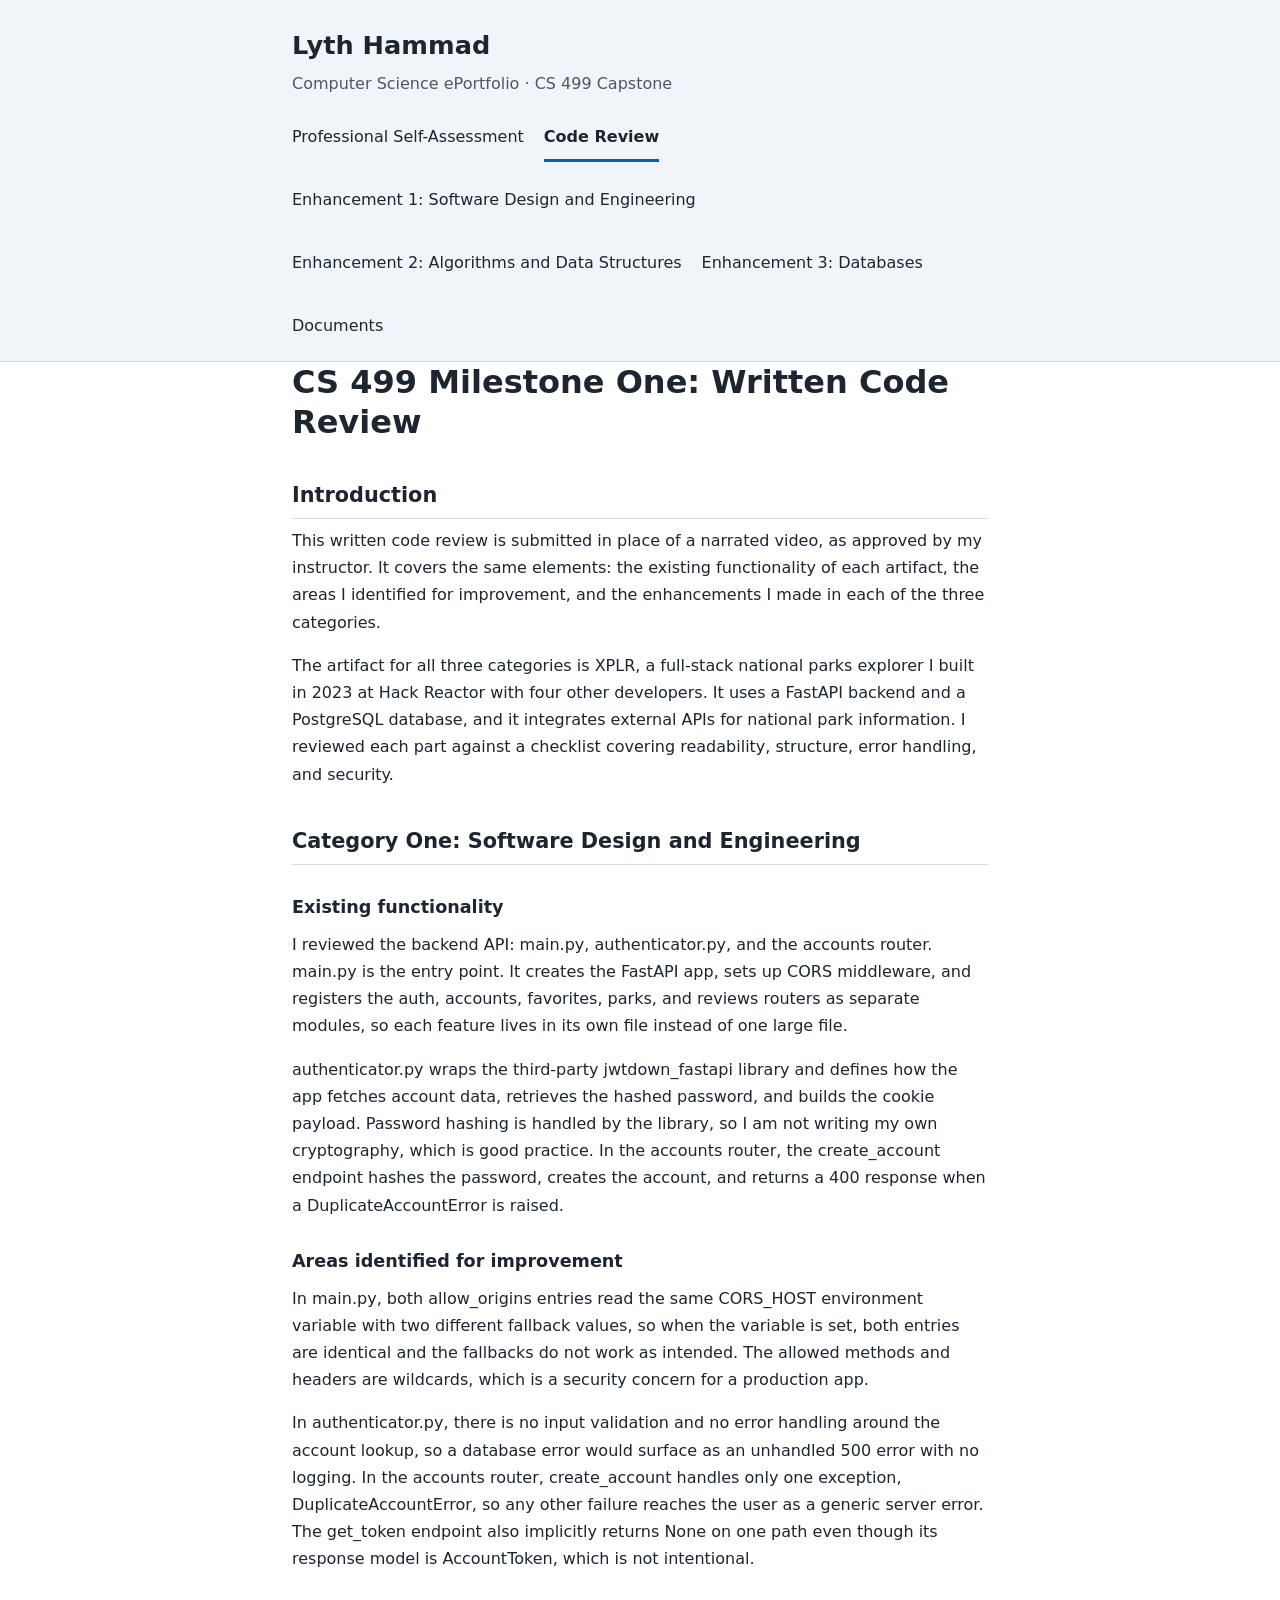
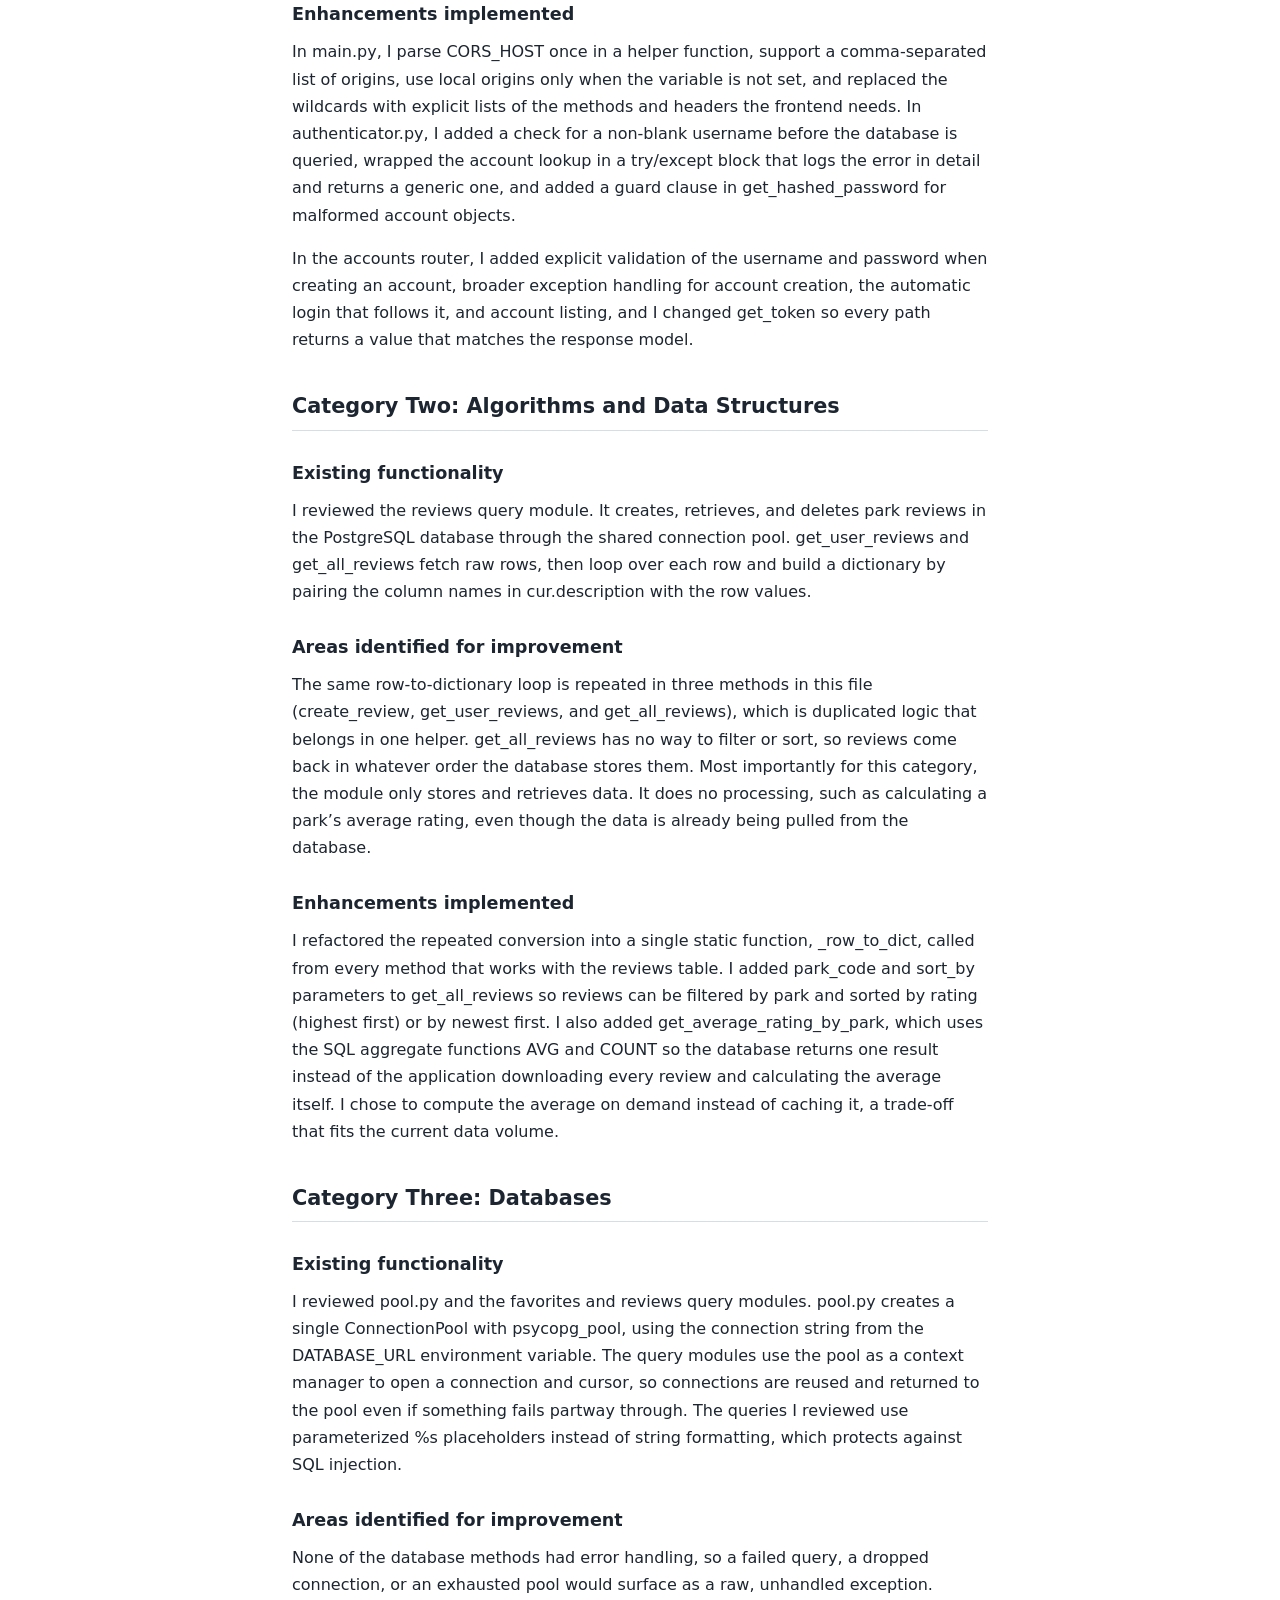
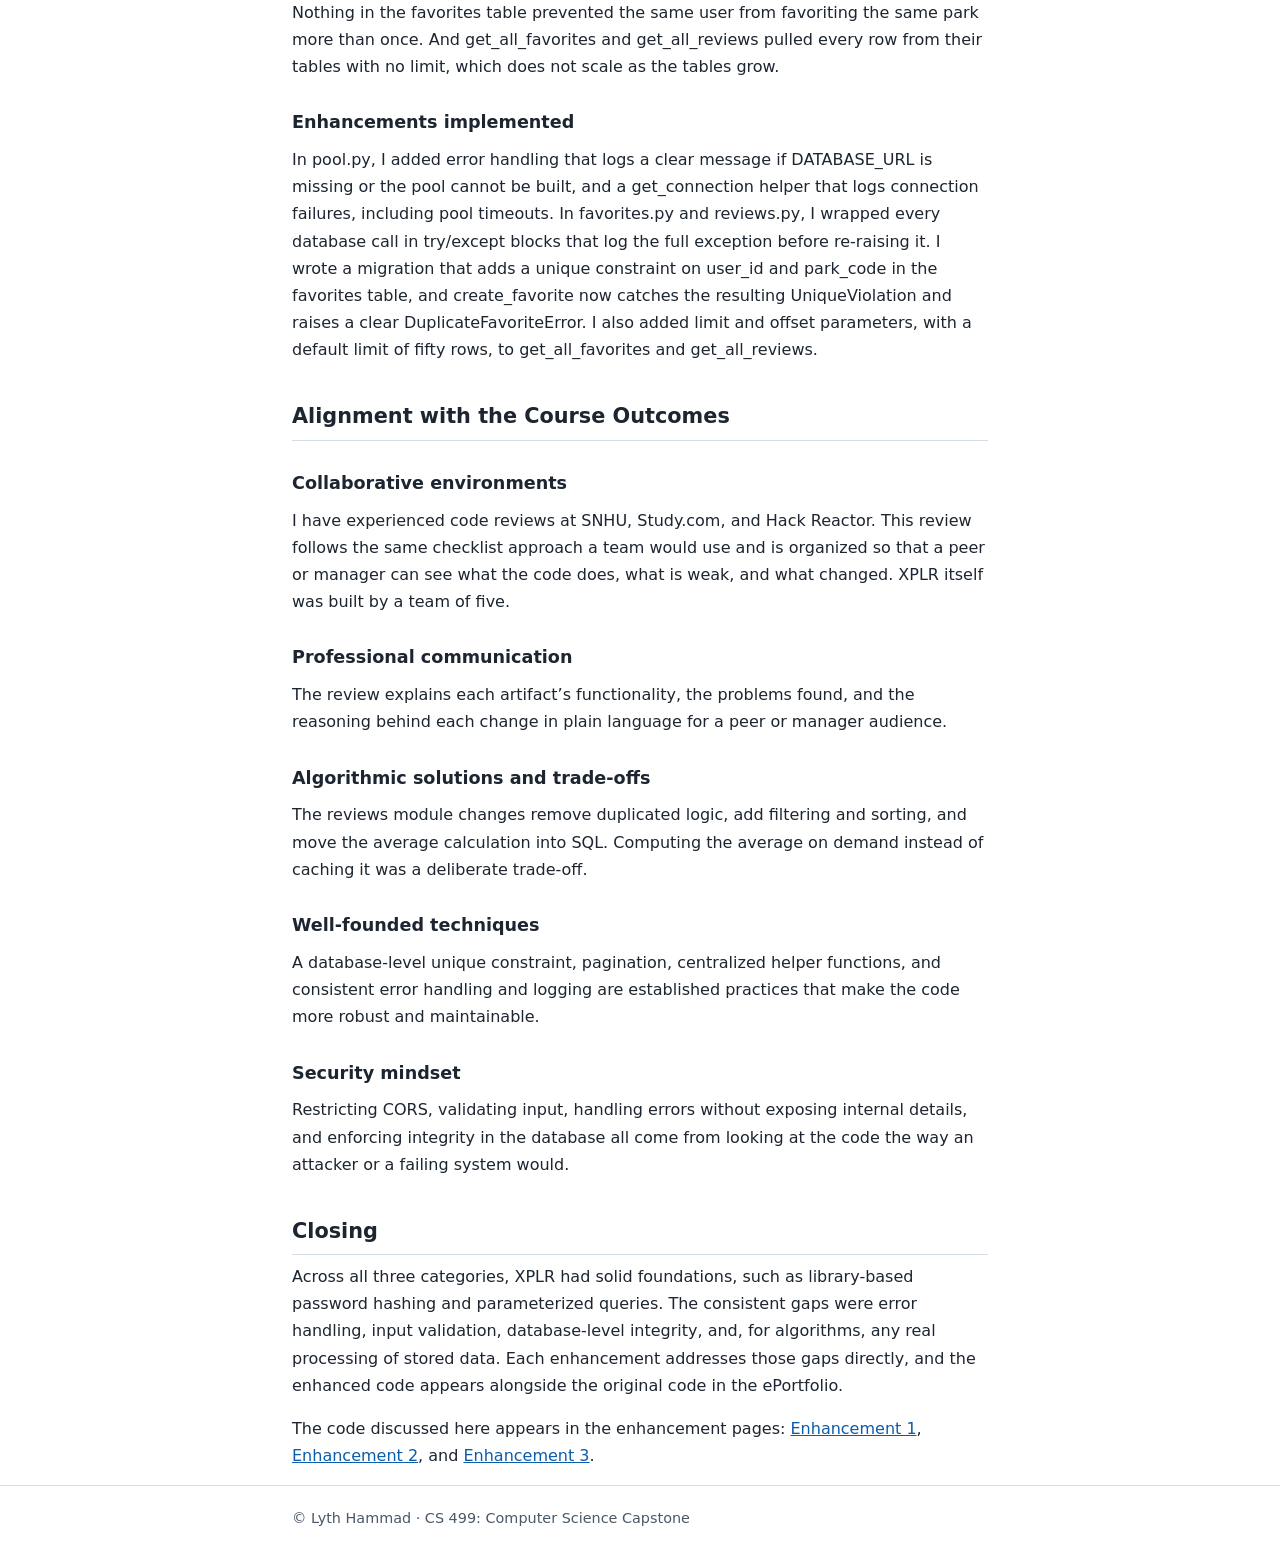
==== codereview.html @ d3f8cc72 "Add files via upload" ====
<!DOCTYPE html>
<html lang="en">
<head>
<meta charset="utf-8">
<meta name="viewport" content="width=device-width, initial-scale=1">
<title>Written Code Review | Lyth Hammad</title>
<meta name="description" content="ePortfolio for Lyth Hammad, Computer Science capstone (CS 499).">
<link rel="stylesheet" href="style.css">
</head>
<body>
<a class="skip" href="#main">Skip to main content</a>
<header>
  <div class="wrap">
    <p class="name">Lyth Hammad</p>
    <p class="tagline">Computer Science ePortfolio &middot; CS 499 Capstone</p>
    <nav aria-label="Main navigation">
      <ul>
        <li><a href="index.html">Professional Self-Assessment</a></li>
        <li><a href="codereview.html" aria-current="page">Code Review</a></li>
        <li><a href="enhancement1.html">Enhancement 1: Software Design and Engineering</a></li>
        <li><a href="enhancement2.html">Enhancement 2: Algorithms and Data Structures</a></li>
        <li><a href="enhancement3.html">Enhancement 3: Databases</a></li>
        <li><a href="documents.html">Documents</a></li>
      </ul>
    </nav>
  </div>
</header>
<main id="main" class="wrap">
<h1>CS 499 Milestone One: Written Code Review</h1>
<section>
<h2>Introduction</h2>
<p>This written code review is submitted in place of a narrated video, as approved by my instructor. It covers the same elements: the existing functionality of each artifact, the areas I identified for improvement, and the enhancements I made in each of the three categories.</p>
<p>The artifact for all three categories is XPLR, a full-stack national parks explorer I built in 2023 at Hack Reactor with four other developers. It uses a FastAPI backend and a PostgreSQL database, and it integrates external APIs for national park information. I reviewed each part against a checklist covering readability, structure, error handling, and security.</p>
</section>
<section>
<h2>Category One: Software Design and Engineering</h2>
<h3>Existing functionality</h3>
<p>I reviewed the backend API: main.py, authenticator.py, and the accounts router. main.py is the entry point. It creates the FastAPI app, sets up CORS middleware, and registers the auth, accounts, favorites, parks, and reviews routers as separate modules, so each feature lives in its own file instead of one large file.</p>
<p>authenticator.py wraps the third-party jwtdown_fastapi library and defines how the app fetches account data, retrieves the hashed password, and builds the cookie payload. Password hashing is handled by the library, so I am not writing my own cryptography, which is good practice. In the accounts router, the create_account endpoint hashes the password, creates the account, and returns a 400 response when a DuplicateAccountError is raised.</p>
<h3>Areas identified for improvement</h3>
<p>In main.py, both allow_origins entries read the same CORS_HOST environment variable with two different fallback values, so when the variable is set, both entries are identical and the fallbacks do not work as intended. The allowed methods and headers are wildcards, which is a security concern for a production app.</p>
<p>In authenticator.py, there is no input validation and no error handling around the account lookup, so a database error would surface as an unhandled 500 error with no logging. In the accounts router, create_account handles only one exception, DuplicateAccountError, so any other failure reaches the user as a generic server error. The get_token endpoint also implicitly returns None on one path even though its response model is AccountToken, which is not intentional.</p>
<h3>Enhancements implemented</h3>
<p>In main.py, I parse CORS_HOST once in a helper function, support a comma-separated list of origins, use local origins only when the variable is not set, and replaced the wildcards with explicit lists of the methods and headers the frontend needs. In authenticator.py, I added a check for a non-blank username before the database is queried, wrapped the account lookup in a try/except block that logs the error in detail and returns a generic one, and added a guard clause in get_hashed_password for malformed account objects.</p>
<p>In the accounts router, I added explicit validation of the username and password when creating an account, broader exception handling for account creation, the automatic login that follows it, and account listing, and I changed get_token so every path returns a value that matches the response model.</p>
</section>
<section>
<h2>Category Two: Algorithms and Data Structures</h2>
<h3>Existing functionality</h3>
<p>I reviewed the reviews query module. It creates, retrieves, and deletes park reviews in the PostgreSQL database through the shared connection pool. get_user_reviews and get_all_reviews fetch raw rows, then loop over each row and build a dictionary by pairing the column names in cur.description with the row values.</p>
<h3>Areas identified for improvement</h3>
<p>The same row-to-dictionary loop is repeated in three methods in this file (create_review, get_user_reviews, and get_all_reviews), which is duplicated logic that belongs in one helper. get_all_reviews has no way to filter or sort, so reviews come back in whatever order the database stores them. Most importantly for this category, the module only stores and retrieves data. It does no processing, such as calculating a park’s average rating, even though the data is already being pulled from the database.</p>
<h3>Enhancements implemented</h3>
<p>I refactored the repeated conversion into a single static function, _row_to_dict, called from every method that works with the reviews table. I added park_code and sort_by parameters to get_all_reviews so reviews can be filtered by park and sorted by rating (highest first) or by newest first. I also added get_average_rating_by_park, which uses the SQL aggregate functions AVG and COUNT so the database returns one result instead of the application downloading every review and calculating the average itself. I chose to compute the average on demand instead of caching it, a trade-off that fits the current data volume.</p>
</section>
<section>
<h2>Category Three: Databases</h2>
<h3>Existing functionality</h3>
<p>I reviewed pool.py and the favorites and reviews query modules. pool.py creates a single ConnectionPool with psycopg_pool, using the connection string from the DATABASE_URL environment variable. The query modules use the pool as a context manager to open a connection and cursor, so connections are reused and returned to the pool even if something fails partway through. The queries I reviewed use parameterized %s placeholders instead of string formatting, which protects against SQL injection.</p>
<h3>Areas identified for improvement</h3>
<p>None of the database methods had error handling, so a failed query, a dropped connection, or an exhausted pool would surface as a raw, unhandled exception. Nothing in the favorites table prevented the same user from favoriting the same park more than once. And get_all_favorites and get_all_reviews pulled every row from their tables with no limit, which does not scale as the tables grow.</p>
<h3>Enhancements implemented</h3>
<p>In pool.py, I added error handling that logs a clear message if DATABASE_URL is missing or the pool cannot be built, and a get_connection helper that logs connection failures, including pool timeouts. In favorites.py and reviews.py, I wrapped every database call in try/except blocks that log the full exception before re-raising it. I wrote a migration that adds a unique constraint on user_id and park_code in the favorites table, and create_favorite now catches the resulting UniqueViolation and raises a clear DuplicateFavoriteError. I also added limit and offset parameters, with a default limit of fifty rows, to get_all_favorites and get_all_reviews.</p>
</section>
<section>
<h2>Alignment with the Course Outcomes</h2>
<h3>Collaborative environments</h3>
<p>I have experienced code reviews at SNHU, Study.com, and Hack Reactor. This review follows the same checklist approach a team would use and is organized so that a peer or manager can see what the code does, what is weak, and what changed. XPLR itself was built by a team of five.</p>
<h3>Professional communication</h3>
<p>The review explains each artifact’s functionality, the problems found, and the reasoning behind each change in plain language for a peer or manager audience.</p>
<h3>Algorithmic solutions and trade-offs</h3>
<p>The reviews module changes remove duplicated logic, add filtering and sorting, and move the average calculation into SQL. Computing the average on demand instead of caching it was a deliberate trade-off.</p>
<h3>Well-founded techniques</h3>
<p>A database-level unique constraint, pagination, centralized helper functions, and consistent error handling and logging are established practices that make the code more robust and maintainable.</p>
<h3>Security mindset</h3>
<p>Restricting CORS, validating input, handling errors without exposing internal details, and enforcing integrity in the database all come from looking at the code the way an attacker or a failing system would.</p>
</section>
<section>
<h2>Closing</h2>
<p>Across all three categories, XPLR had solid foundations, such as library-based password hashing and parameterized queries. The consistent gaps were error handling, input validation, database-level integrity, and, for algorithms, any real processing of stored data. Each enhancement addresses those gaps directly, and the enhanced code appears alongside the original code in the ePortfolio.</p>
</section>
<p>The code discussed here appears in the enhancement pages: <a href="enhancement1.html">Enhancement 1</a>, <a href="enhancement2.html">Enhancement 2</a>, and <a href="enhancement3.html">Enhancement 3</a>.</p>

</main>
<footer>
  <div class="wrap"><p>&copy; Lyth Hammad &middot; CS 499: Computer Science Capstone</p></div>
</footer>
</body>
</html>
---- style.css ----
:root{--bg:#ffffff;--fg:#1c2530;--muted:#4a5868;--accent:#0b5cad;--band:#f1f5f9;--line:#d5dde6}
@media (prefers-color-scheme:dark){:root{--bg:#0f1720;--fg:#e6edf3;--muted:#a9b6c4;--accent:#6cb2ff;--band:#16212c;--line:#2a3846}}
*{box-sizing:border-box}
html{font-size:100%}
body{margin:0;background:var(--bg);color:var(--fg);font-family:system-ui,-apple-system,"Segoe UI",Roboto,Helvetica,Arial,sans-serif;line-height:1.7}
.wrap{max-width:46rem;margin:0 auto;padding:0 1.25rem}
.skip{position:absolute;left:-999px;top:0;background:var(--accent);color:#fff;padding:.5rem 1rem}
.skip:focus{left:0;z-index:10}
header{background:var(--band);border-bottom:1px solid var(--line);padding:1.5rem 0 0}
.name{margin:0;font-size:1.6rem;font-weight:700}
.tagline{margin:.15rem 0 1rem;color:var(--muted)}
nav ul{list-style:none;margin:0;padding:0;display:flex;flex-wrap:wrap;gap:.25rem 1.25rem}
nav a{display:inline-block;padding:.6rem 0;color:var(--fg);text-decoration:none;border-bottom:3px solid transparent}
nav a:hover,nav a:focus{color:var(--accent);border-bottom-color:var(--accent)}
nav a[aria-current="page"]{font-weight:600;border-bottom-color:var(--accent)}
main{padding-top:2rem;padding-bottom:3rem}
h1{font-size:2rem;line-height:1.25;margin:0 0 1.5rem}
h2{font-size:1.3rem;margin:2.25rem 0 .5rem;padding-bottom:.3rem;border-bottom:1px solid var(--line)}
p{margin:0 0 1rem}
ul{padding-left:1.25rem}
li{margin-bottom:.6rem}
a{color:var(--accent)}
:focus-visible{outline:3px solid var(--accent);outline-offset:2px}
footer{border-top:1px solid var(--line);padding:1.25rem 0;color:var(--muted);font-size:.9rem}
.wrap.wide{max-width:72rem}
main.wrap:not(.wide){max-width:46rem}
.sub{color:var(--muted);margin-top:-1rem}
h3{font-size:1.1rem;margin:1.75rem 0 .5rem}
.compare{display:grid;grid-template-columns:1fr 1fr;gap:1rem}
.compare>div{min-width:0}
.label{margin:0 0 .35rem;font-weight:600;font-size:.9rem}
pre{margin:0;padding:.9rem;background:var(--band);border:1px solid var(--line);border-radius:6px;overflow-x:auto;font-size:.8rem;line-height:1.5}
code{font-family:ui-monospace,SFMono-Regular,Menlo,Consolas,monospace}
.prose{max-width:46rem}
@media (max-width:60rem){.compare{grid-template-columns:1fr}}
.note{color:var(--muted);margin:0 0 .5rem;font-size:.9rem}
.docs{list-style:none;padding:0}
.docs li{padding:.8rem 0;border-bottom:1px solid var(--line)}
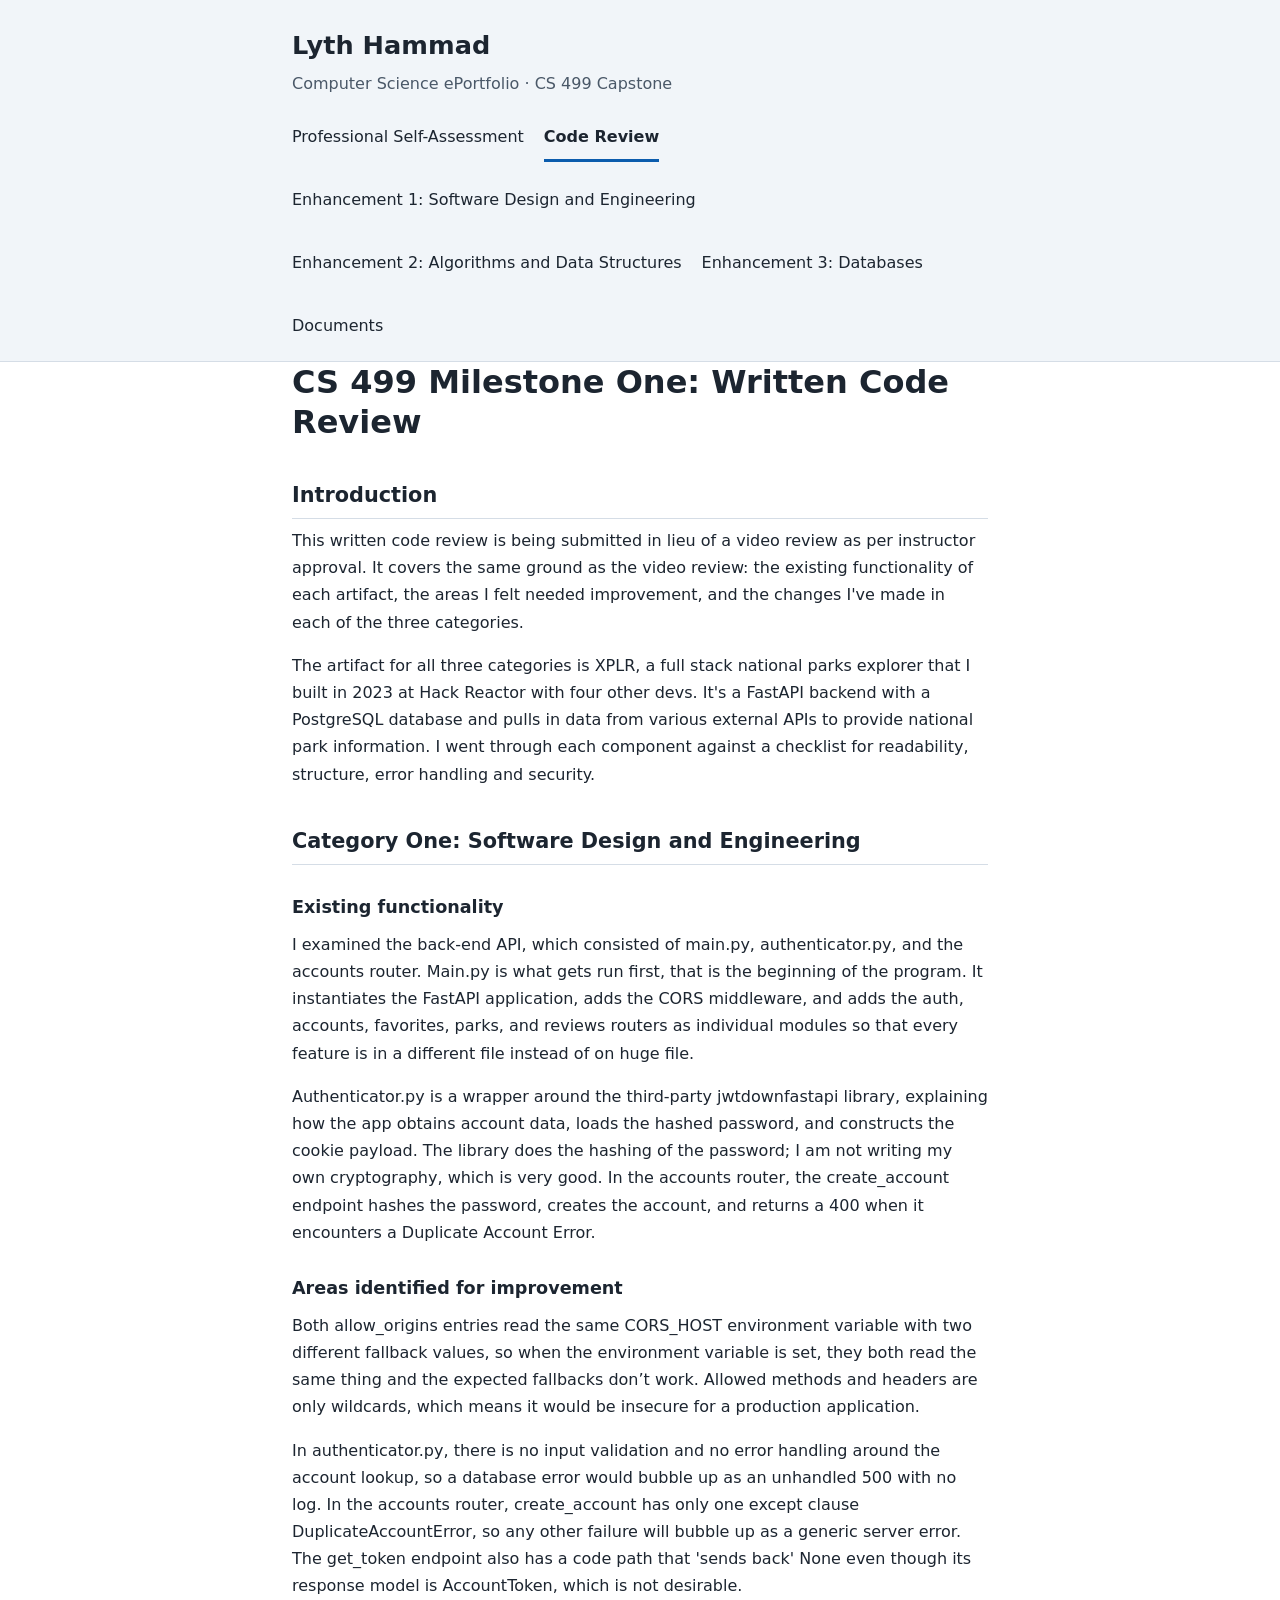
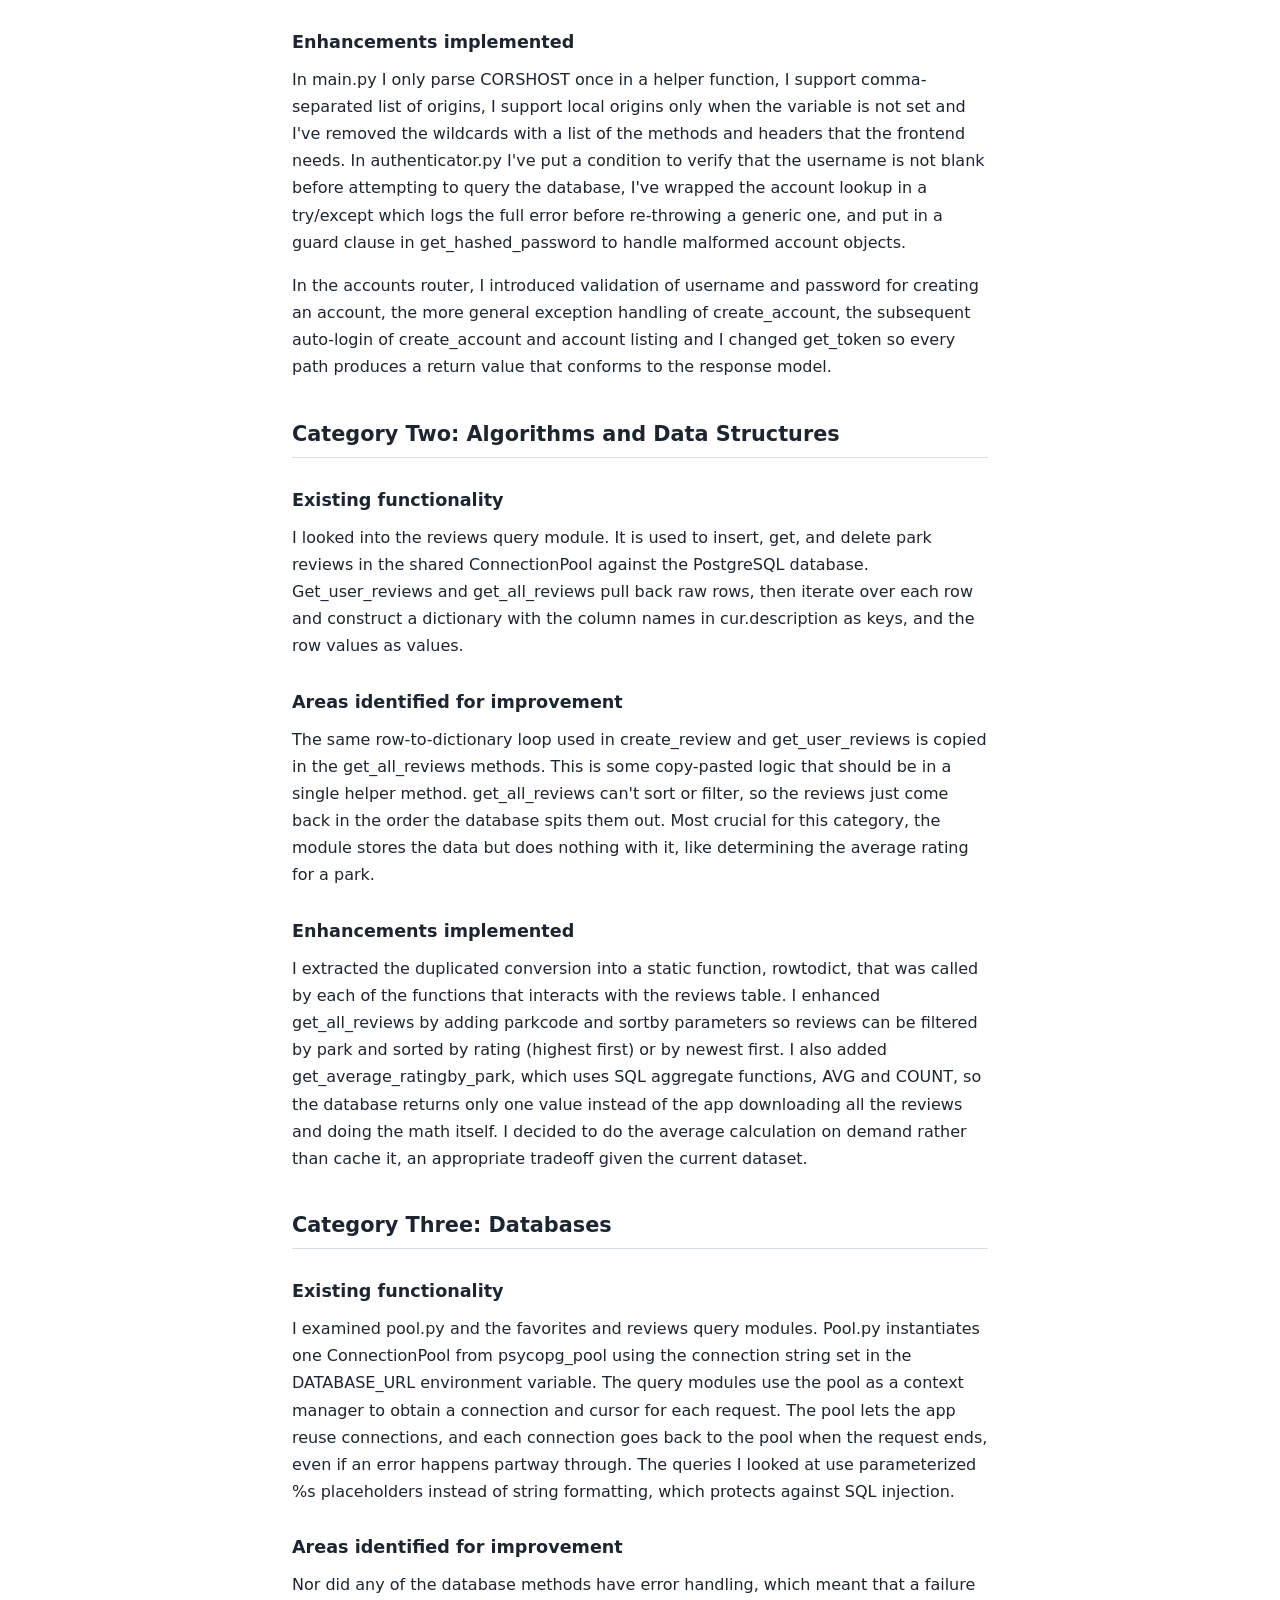
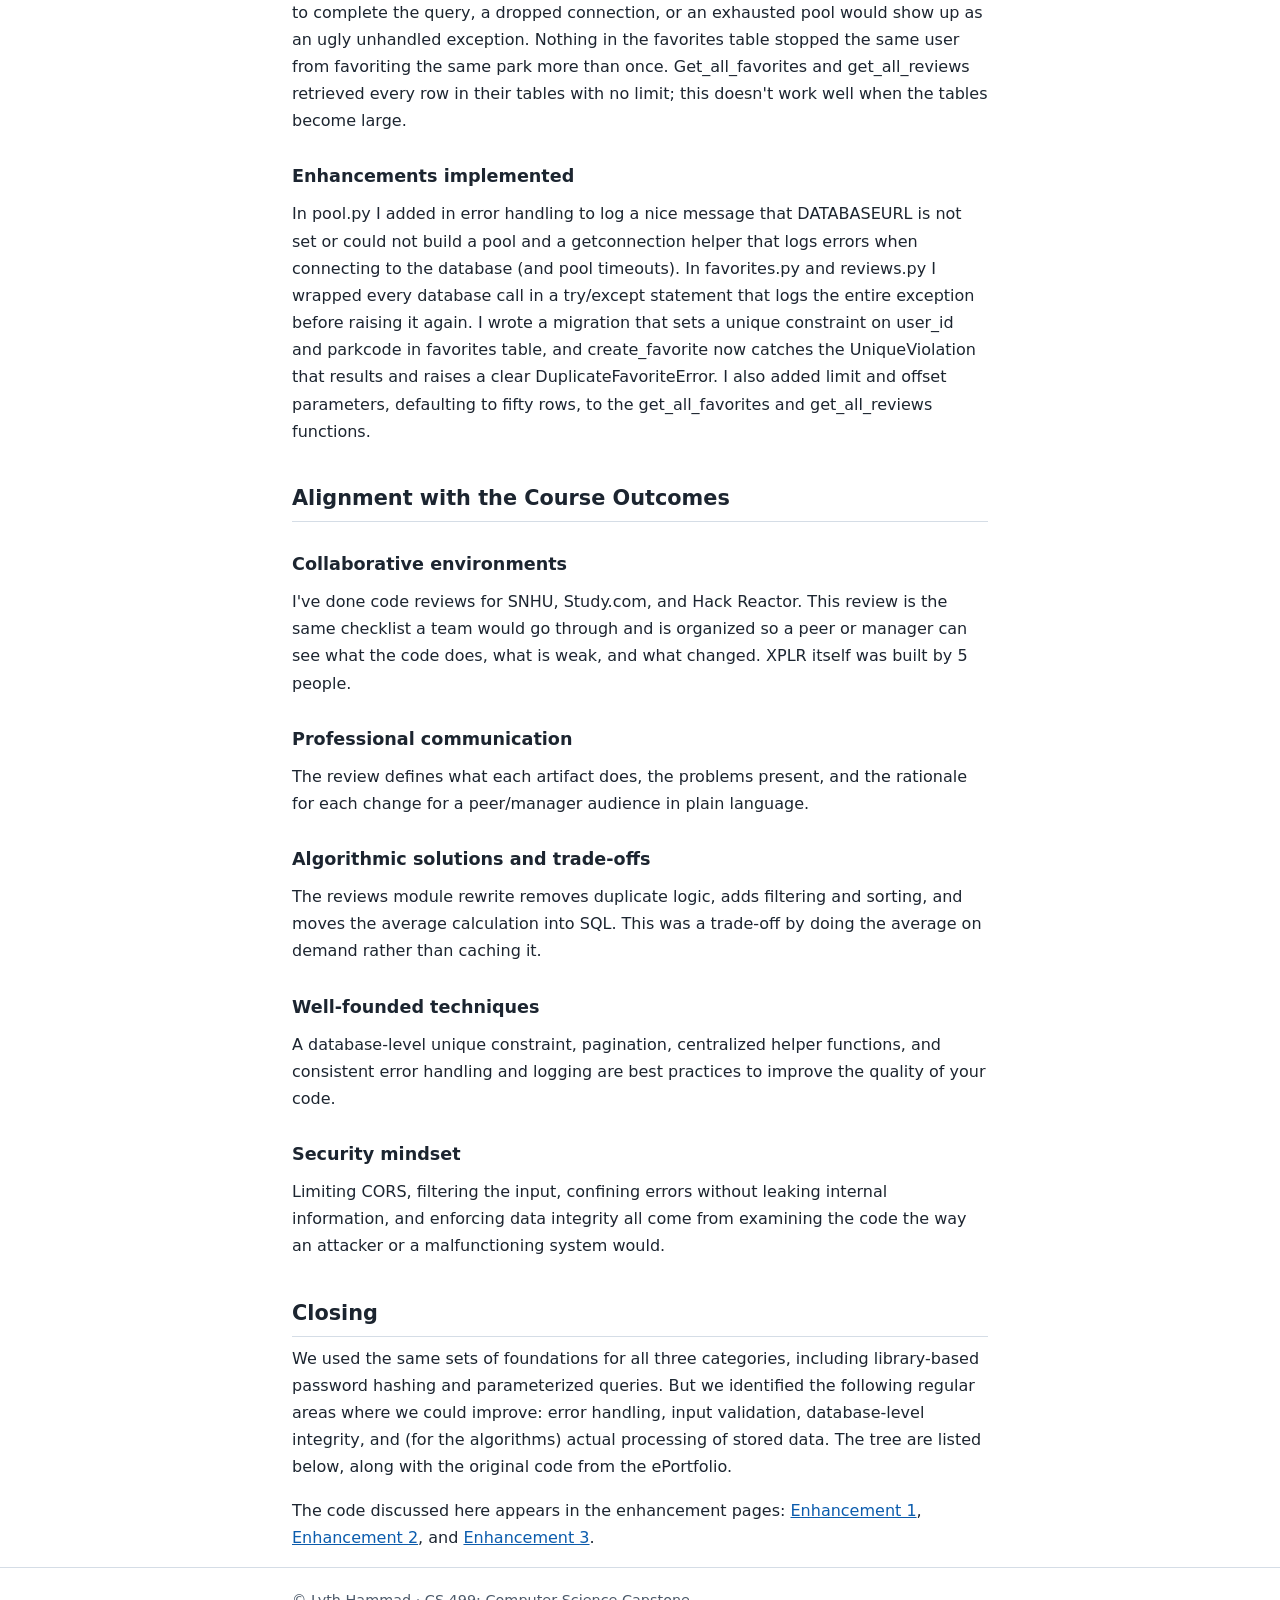
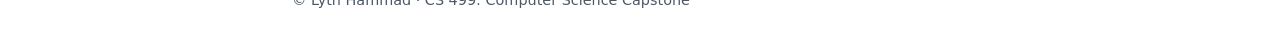
==== commit 547fa667: "Add files via upload" ====
--- a/codereview.html
+++ b/codereview.html
@@ -29,55 +29,55 @@
 <h1>CS 499 Milestone One: Written Code Review</h1>
 <section>
 <h2>Introduction</h2>
-<p>This written code review is submitted in place of a narrated video, as approved by my instructor. It covers the same elements: the existing functionality of each artifact, the areas I identified for improvement, and the enhancements I made in each of the three categories.</p>
-<p>The artifact for all three categories is XPLR, a full-stack national parks explorer I built in 2023 at Hack Reactor with four other developers. It uses a FastAPI backend and a PostgreSQL database, and it integrates external APIs for national park information. I reviewed each part against a checklist covering readability, structure, error handling, and security.</p>
+<p>This written code review is being submitted in lieu of a video review as per instructor approval. It covers the same ground as the video review: the existing functionality of each artifact, the areas I felt needed improvement, and the changes I've made in each of the three categories.</p>
+<p>The artifact for all three categories is XPLR, a full stack national parks explorer that I built in 2023 at Hack Reactor with four other devs. It's a FastAPI backend with a PostgreSQL database and pulls in data from various external APIs to provide national park information. I went through each component against a checklist for readability, structure, error handling and security.</p>
 </section>
 <section>
 <h2>Category One: Software Design and Engineering</h2>
 <h3>Existing functionality</h3>
-<p>I reviewed the backend API: main.py, authenticator.py, and the accounts router. main.py is the entry point. It creates the FastAPI app, sets up CORS middleware, and registers the auth, accounts, favorites, parks, and reviews routers as separate modules, so each feature lives in its own file instead of one large file.</p>
-<p>authenticator.py wraps the third-party jwtdown_fastapi library and defines how the app fetches account data, retrieves the hashed password, and builds the cookie payload. Password hashing is handled by the library, so I am not writing my own cryptography, which is good practice. In the accounts router, the create_account endpoint hashes the password, creates the account, and returns a 400 response when a DuplicateAccountError is raised.</p>
+<p>I examined the back-end API, which consisted of main.py, authenticator.py, and the accounts router. Main.py is what gets run first, that is the beginning of the program. It instantiates the FastAPI application, adds the CORS middleware, and adds the auth, accounts, favorites, parks, and reviews routers as individual modules so that every feature is in a different file instead of on huge file.</p>
+<p>Authenticator.py is a wrapper around the third-party jwtdownfastapi library, explaining how the app obtains account data, loads the hashed password, and constructs the cookie payload. The library does the hashing of the password; I am not writing my own cryptography, which is very good. In the accounts router, the create_account endpoint hashes the password, creates the account, and returns a 400 when it encounters a Duplicate Account Error.</p>
 <h3>Areas identified for improvement</h3>
-<p>In main.py, both allow_origins entries read the same CORS_HOST environment variable with two different fallback values, so when the variable is set, both entries are identical and the fallbacks do not work as intended. The allowed methods and headers are wildcards, which is a security concern for a production app.</p>
-<p>In authenticator.py, there is no input validation and no error handling around the account lookup, so a database error would surface as an unhandled 500 error with no logging. In the accounts router, create_account handles only one exception, DuplicateAccountError, so any other failure reaches the user as a generic server error. The get_token endpoint also implicitly returns None on one path even though its response model is AccountToken, which is not intentional.</p>
+<p>Both allow_origins entries read the same CORS_HOST environment variable with two different fallback values, so when the environment variable is set, they both read the same thing and the expected fallbacks don’t work. Allowed methods and headers are only wildcards, which means it would be insecure for a production application.</p>
+<p>In authenticator.py, there is no input validation and no error handling around the account lookup, so a database error would bubble up as an unhandled 500 with no log. In the accounts router, create_account has only one except clause DuplicateAccountError, so any other failure will bubble up as a generic server error. The get_token endpoint also has a code path that 'sends back' None even though its response model is AccountToken, which is not desirable.</p>
 <h3>Enhancements implemented</h3>
-<p>In main.py, I parse CORS_HOST once in a helper function, support a comma-separated list of origins, use local origins only when the variable is not set, and replaced the wildcards with explicit lists of the methods and headers the frontend needs. In authenticator.py, I added a check for a non-blank username before the database is queried, wrapped the account lookup in a try/except block that logs the error in detail and returns a generic one, and added a guard clause in get_hashed_password for malformed account objects.</p>
-<p>In the accounts router, I added explicit validation of the username and password when creating an account, broader exception handling for account creation, the automatic login that follows it, and account listing, and I changed get_token so every path returns a value that matches the response model.</p>
+<p>In main.py I only parse CORSHOST once in a helper function, I support comma-separated list of origins, I support local origins only when the variable is not set and I've removed the wildcards with a list of the methods and headers that the frontend needs. In authenticator.py I've put a condition to verify that the username is not blank before attempting to query the database, I've wrapped the account lookup in a try/except which logs the full error before re-throwing a generic one, and put in a guard clause in get_hashed_password to handle malformed account objects.</p>
+<p>In the accounts router, I introduced validation of username and password for creating an account, the more general exception handling of create_account, the subsequent auto-login of create_account and account listing and I changed get_token so every path produces a return value that conforms to the response model.</p>
 </section>
 <section>
 <h2>Category Two: Algorithms and Data Structures</h2>
 <h3>Existing functionality</h3>
-<p>I reviewed the reviews query module. It creates, retrieves, and deletes park reviews in the PostgreSQL database through the shared connection pool. get_user_reviews and get_all_reviews fetch raw rows, then loop over each row and build a dictionary by pairing the column names in cur.description with the row values.</p>
+<p>I looked into the reviews query module. It is used to insert, get, and delete park reviews in the shared ConnectionPool against the PostgreSQL database. Get_user_reviews and get_all_reviews pull back raw rows, then iterate over each row and construct a dictionary with the column names in cur.description as keys, and the row values as values.</p>
 <h3>Areas identified for improvement</h3>
-<p>The same row-to-dictionary loop is repeated in three methods in this file (create_review, get_user_reviews, and get_all_reviews), which is duplicated logic that belongs in one helper. get_all_reviews has no way to filter or sort, so reviews come back in whatever order the database stores them. Most importantly for this category, the module only stores and retrieves data. It does no processing, such as calculating a park’s average rating, even though the data is already being pulled from the database.</p>
+<p>The same row-to-dictionary loop used in create_review and get_user_reviews is copied in the get_all_reviews methods. This is some copy-pasted logic that should be in a single helper method. get_all_reviews can't sort or filter, so the reviews just come back in the order the database spits them out. Most crucial for this category, the module stores the data but does nothing with it, like determining the average rating for a park.</p>
 <h3>Enhancements implemented</h3>
-<p>I refactored the repeated conversion into a single static function, _row_to_dict, called from every method that works with the reviews table. I added park_code and sort_by parameters to get_all_reviews so reviews can be filtered by park and sorted by rating (highest first) or by newest first. I also added get_average_rating_by_park, which uses the SQL aggregate functions AVG and COUNT so the database returns one result instead of the application downloading every review and calculating the average itself. I chose to compute the average on demand instead of caching it, a trade-off that fits the current data volume.</p>
+<p>I extracted the duplicated conversion into a static function, rowtodict, that was called by each of the functions that interacts with the reviews table. I enhanced get_all_reviews by adding parkcode and sortby parameters so reviews can be filtered by park and sorted by rating (highest first) or by newest first. I also added get_average_ratingby_park, which uses SQL aggregate functions, AVG and COUNT, so the database returns only one value instead of the app downloading all the reviews and doing the math itself. I decided to do the average calculation on demand rather than cache it, an appropriate tradeoff given the current dataset.</p>
 </section>
 <section>
 <h2>Category Three: Databases</h2>
 <h3>Existing functionality</h3>
-<p>I reviewed pool.py and the favorites and reviews query modules. pool.py creates a single ConnectionPool with psycopg_pool, using the connection string from the DATABASE_URL environment variable. The query modules use the pool as a context manager to open a connection and cursor, so connections are reused and returned to the pool even if something fails partway through. The queries I reviewed use parameterized %s placeholders instead of string formatting, which protects against SQL injection.</p>
+<p>I examined pool.py and the favorites and reviews query modules. Pool.py instantiates one ConnectionPool from psycopg_pool using the connection string set in the DATABASE_URL environment variable. The query modules use the pool as a context manager to obtain a connection and cursor for each request. The pool lets the app reuse connections, and each connection goes back to the pool when the request ends, even if an error happens partway through. The queries I looked at use parameterized %s placeholders instead of string formatting, which protects against SQL injection.</p>
 <h3>Areas identified for improvement</h3>
-<p>None of the database methods had error handling, so a failed query, a dropped connection, or an exhausted pool would surface as a raw, unhandled exception. Nothing in the favorites table prevented the same user from favoriting the same park more than once. And get_all_favorites and get_all_reviews pulled every row from their tables with no limit, which does not scale as the tables grow.</p>
+<p>Nor did any of the database methods have error handling, which meant that a failure to complete the query, a dropped connection, or an exhausted pool would show up as an ugly unhandled exception. Nothing in the favorites table stopped the same user from favoriting the same park more than once. Get_all_favorites and get_all_reviews retrieved every row in their tables with no limit; this doesn't work well when the tables become large.</p>
 <h3>Enhancements implemented</h3>
-<p>In pool.py, I added error handling that logs a clear message if DATABASE_URL is missing or the pool cannot be built, and a get_connection helper that logs connection failures, including pool timeouts. In favorites.py and reviews.py, I wrapped every database call in try/except blocks that log the full exception before re-raising it. I wrote a migration that adds a unique constraint on user_id and park_code in the favorites table, and create_favorite now catches the resulting UniqueViolation and raises a clear DuplicateFavoriteError. I also added limit and offset parameters, with a default limit of fifty rows, to get_all_favorites and get_all_reviews.</p>
+<p>In pool.py I added in error handling to log a nice message that DATABASEURL is not set or could not build a pool and a getconnection helper that logs errors when connecting to the database (and pool timeouts). In favorites.py and reviews.py I wrapped every database call in a try/except statement that logs the entire exception before raising it again. I wrote a migration that sets a unique constraint on user_id and parkcode in favorites table, and create_favorite now catches the UniqueViolation that results and raises a clear DuplicateFavoriteError. I also added limit and offset parameters, defaulting to fifty rows, to the get_all_favorites and get_all_reviews functions.</p>
 </section>
 <section>
 <h2>Alignment with the Course Outcomes</h2>
 <h3>Collaborative environments</h3>
-<p>I have experienced code reviews at SNHU, Study.com, and Hack Reactor. This review follows the same checklist approach a team would use and is organized so that a peer or manager can see what the code does, what is weak, and what changed. XPLR itself was built by a team of five.</p>
+<p>I've done code reviews for SNHU, Study.com, and Hack Reactor. This review is the same checklist a team would go through and is organized so a peer or manager can see what the code does, what is weak, and what changed. XPLR itself was built by 5 people.</p>
 <h3>Professional communication</h3>
-<p>The review explains each artifact’s functionality, the problems found, and the reasoning behind each change in plain language for a peer or manager audience.</p>
+<p>The review defines what each artifact does, the problems present, and the rationale for each change for a peer/manager audience in plain language.</p>
 <h3>Algorithmic solutions and trade-offs</h3>
-<p>The reviews module changes remove duplicated logic, add filtering and sorting, and move the average calculation into SQL. Computing the average on demand instead of caching it was a deliberate trade-off.</p>
+<p>The reviews module rewrite removes duplicate logic, adds filtering and sorting, and moves the average calculation into SQL. This was a trade-off by doing the average on demand rather than caching it.</p>
 <h3>Well-founded techniques</h3>
-<p>A database-level unique constraint, pagination, centralized helper functions, and consistent error handling and logging are established practices that make the code more robust and maintainable.</p>
+<p>A database-level unique constraint, pagination, centralized helper functions, and consistent error handling and logging are best practices to improve the quality of your code.</p>
 <h3>Security mindset</h3>
-<p>Restricting CORS, validating input, handling errors without exposing internal details, and enforcing integrity in the database all come from looking at the code the way an attacker or a failing system would.</p>
+<p>Limiting CORS, filtering the input, confining errors without leaking internal information, and enforcing data integrity all come from examining the code the way an attacker or a malfunctioning system would.</p>
 </section>
 <section>
 <h2>Closing</h2>
-<p>Across all three categories, XPLR had solid foundations, such as library-based password hashing and parameterized queries. The consistent gaps were error handling, input validation, database-level integrity, and, for algorithms, any real processing of stored data. Each enhancement addresses those gaps directly, and the enhanced code appears alongside the original code in the ePortfolio.</p>
+<p>We used the same sets of foundations for all three categories, including library-based password hashing and parameterized queries. But we identified the following regular areas where we could improve: error handling, input validation, database-level integrity, and (for the algorithms) actual processing of stored data. The tree are listed below, along with the original code from the ePortfolio.</p>
 </section>
 <p>The code discussed here appears in the enhancement pages: <a href="enhancement1.html">Enhancement 1</a>, <a href="enhancement2.html">Enhancement 2</a>, and <a href="enhancement3.html">Enhancement 3</a>.</p>
 
